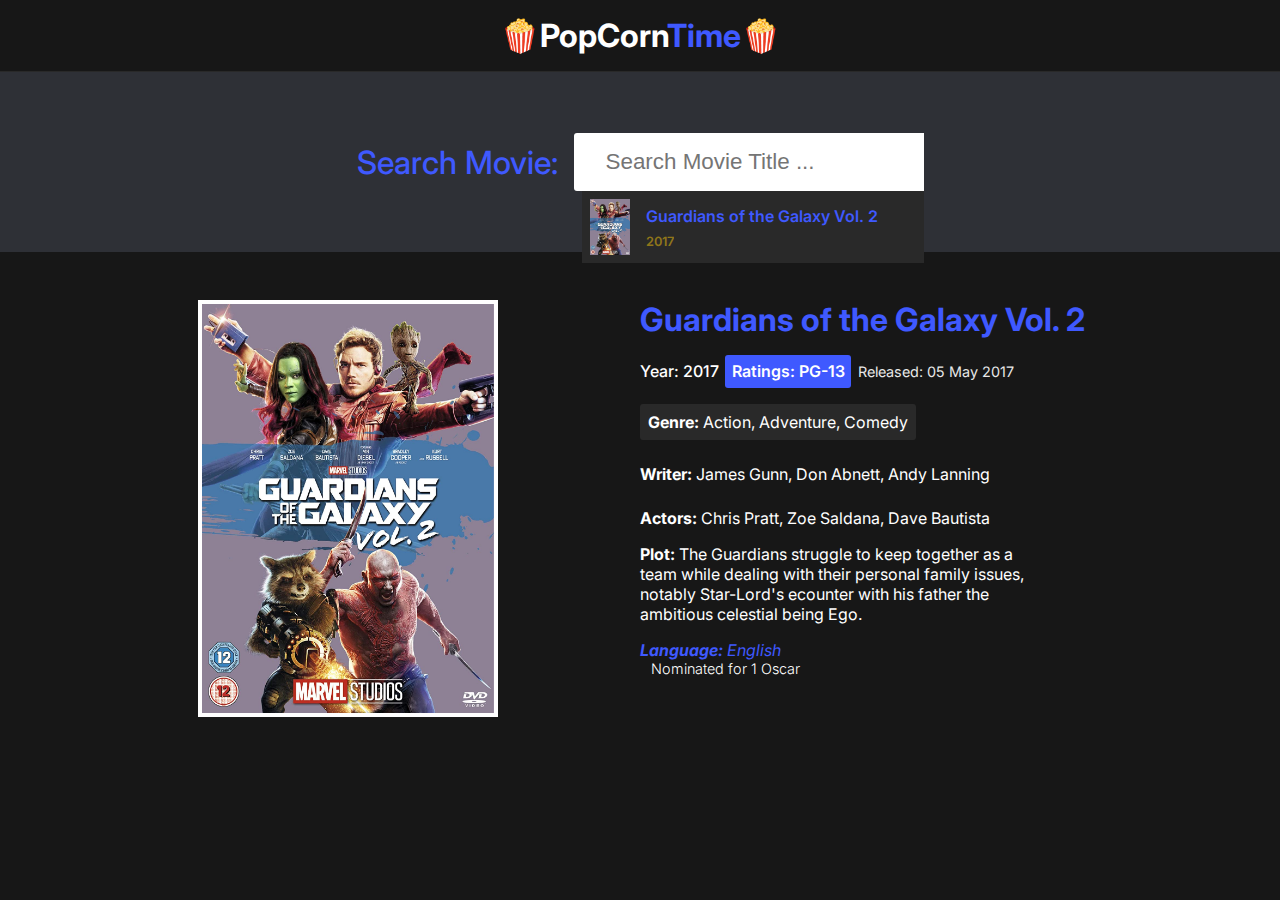
==== index.html @ 9f70fea8 "Add files via upload" ====
<!DOCTYPE html>
<html lang="en">
<head>
    <meta charset="UTF-8">
    <meta http-equiv="X-UA-Compatible" content="IE=edge">
    <meta name="viewport" content="width=device-width, initial-scale=1.0">
    <title>Movie Search Website</title>
    <!-- font awesome icons cdn -->
    <link rel="stylesheet" href="https://cdnjs.cloudflare.com/ajax/libs/font-awesome/6.0.0-beta3/css/all.min.css" integrity="sha512-Fo3rlrZj/k7ujTnHg4CGR2D7kSs0v4LLanw2qksYuRlEzO+tcaEPQogQ0KaoGN26/zrn20ImR1DfuLWnOo7aBA==" crossorigin="anonymous" referrerpolicy="no-referrer" />
    <!-- custom css -->
    <link rel = "stylesheet" href = "main.css">
</head>
<body>
    
    <div class = "wrapper">
        <!-- logo -->
        <div class = "logo">
            <div class = "container">
                <p style="text-align: center;">🍿PopCorn<span>Time🍿</span></p>
            </div>
        </div>
        <!-- end of logo -->
        <!-- search container -->
        <div class = "search-container">
            <div class = "search-element">
                <h3>Search Movie:</h3>
                <input type = "text" class = "form-control" placeholder="Search Movie Title ..." id = "movie-search-box" onkeyup="findMovies()" onclick = "findMovies()">

                <div class = "search-list" id = "search-list">
                    <!-- list here -->
                    <div class = "search-list-item">
                        <div class = "search-item-thumbnail">
                            <img src = "cover.jpg">
                        </div>
                        <div class = "search-item-info">
                            <h3>Guardians of the Galaxy Vol. 2</h3>
                            <p>2017</p>
                        </div>
                    </div>
                </div>
            </div>
        </div>
        <!-- end of search container -->

        <!-- result container -->
        <div class = "container">
            <div class = "result-container">
                <div class = "result-grid" id = "result-grid">
                    <!-- movie information here -->
                    <div class = "movie-poster">
                        <img src = "cover.jpg" alt = "movie poster">
                    </div>
                    <div class = "movie-info">
                        <h3 class = "movie-title">Guardians of the Galaxy Vol. 2</h3>
                        <ul class = "movie-misc-info">
                            <li class = "year">Year: 2017</li>
                            <li class = "rated">Ratings: PG-13</li>
                            <li class = "released">Released: 05 May 2017</li>
                        </ul>
                        <p class = "genre"><b>Genre:</b> Action, Adventure, Comedy</p>
                        <p class = "writer"><b>Writer:</b> James Gunn, Don Abnett, Andy Lanning</p>
                        <p class = "actors"><b>Actors: </b>Chris Pratt, Zoe Saldana, Dave Bautista</p>
                        <p class = "plot"><b>Plot:</b> The Guardians struggle to keep together as a team while dealing with their personal family issues, notably Star-Lord's ecounter with his father the ambitious celestial being Ego.</p>
                        <p class = "language"><b>Language:</b> English</p>
                        <p class = "awards"><b><i class = "fas fa-award"></i></b> Nominated for 1 Oscar</p>
                    </div>
                </div>
            </div>
        </div>
        <!-- end of result container -->
    </div>


    <!-- movie app js -->
    <script src = "script.js"></script>
</body>
</html>
---- main.css ----
@import url('https://fonts.googleapis.com/css2?family=Inter:wght@300;400;500;600;700;800&display=swap');

:root{
    --md-dark-color: #2e3036;
    --dark-color: #171717;
    --light-dark-color: #292929;
    --yellow-color: #3f59ff;
}
*{
    padding: 0;
    margin: 0;
    -webkit-box-sizing: border-box;
            box-sizing: border-box;
}
body{
    font-family: 'Inter', sans-serif;
}
a{
    text-decoration: none;
}
img{
    width: 100%;
    display: block;
}
.wrapper{
    min-height: 100vh;
    background-color: var(--dark-color);
}
.wrapper .container{
    max-width: 1200px;
    margin: 0 auto;
    padding: 0 1rem;
}
.search-container{
    background-color: var(--md-dark-color);
    height: 180px;
    display: -webkit-box;
    display: -ms-flexbox;
    display: flex;
    -webkit-box-align: center;
        -ms-flex-align: center;
            align-items: center;
    -webkit-box-pack: center;
        -ms-flex-pack: center;
            justify-content: center;
}
.logo{
    padding: 1rem 0;
    border-bottom: 1px solid var(--light-dark-color);
}
.logo p{
    font-size: 2rem;
    color: #fff;
    font-weight: bold;
}
.logo p span{
    color: var(--yellow-color);
}
.search-element{
    display: -webkit-box;
    display: -ms-flexbox;
    display: flex;
    -webkit-box-align: stretch;
        -ms-flex-align: stretch;
            align-items: stretch;
    -webkit-box-pack: center;
        -ms-flex-pack: center;
            justify-content: center;
    -webkit-box-orient: vertical;
    -webkit-box-direction: normal;
        -ms-flex-direction: column;
            flex-direction: column;
    position: relative;
}
.search-element h3{
    -ms-flex-item-align: center;
        align-self: center;
    margin-right: 1rem;
    font-size: 2rem;

    color:  #3f59ff;
    font-weight: 500;
    margin-bottom: 1.5rem;
}
.search-element .form-control{
    padding: 1rem 2rem;
    font-size: 1.4rem;
    border: none;
    border-top-left-radius: 3px;
    border-bottom-left-radius: 3px;
    outline: none;
    color: var(--light-dark-color);
    width: 350px;
}
.search-list{
    position: absolute;
    right: 0;
    top: 100%;
    max-height: 500px;
    overflow-y: scroll;
    z-index: 10;
}
.search-list .search-list-item{
    background-color: var(--light-dark-color);
    padding: 0.5rem;
    border-bottom: 1px solid var(--dark-color);
    width: calc(350px - 8px);
    color: #d4aa11;
    cursor: pointer;
    -webkit-transition: background-color 200ms ease;
    -o-transition: background-color 200ms ease;
    transition: background-color 200ms ease;
}
.search-list .search-list-item:Hover{
    background-color: #1f1f1f;
}
.search-list-item{
    display: -webkit-box;
    display: -ms-flexbox;
    display: flex;
    -webkit-box-align: center;
        -ms-flex-align: center;
            align-items: center;
}
.search-item-thumbnail img{
    width: 40px;
    margin-right: 1rem;
}
.search-item-info h3{
    font-weight: 600;
    font-size: 1rem;
}
.search-item-info p{
    font-size: 0.8rem;
    margin-top: 0.5rem;
    font-weight: 600;
    opacity: 0.6;
}

/* thumbnail */
.search-list::-webkit-scrollbar{
    width: 8px;
}
.search-list::-webkit-scrollbar-track{
    -webkit-box-shadow: inset 0 0 6px rgba(0, 0, 0, 0.3);
            box-shadow: inset 0 0 6px rgba(0, 0, 0, 0.3);
}
.search-list::-webkit-scrollbar-thumb{
    background-color: var(--yellow-color);
    outline: none;
    border-radius: 10px;
}

/* js related class */
.hide-search-list{
    display: none;
}

/* movie result */
.result-container{
    padding: 3rem 0;
}
.movie-poster img{
    max-width: 300px;
    margin: 0 auto;
    border: 4px solid #fff;
}
.movie-info{
    text-align: center;
    color: #fff;
    padding-top: 3rem;
}

/* movie info stylings */
.movie-title{
    font-size: 2rem;
    color: var(--yellow-color);
}
.movie-misc-info{
    list-style-type: none;
    display: -webkit-box;
    display: -ms-flexbox;
    display: flex;
    -webkit-box-align: center;
        -ms-flex-align: center;
            align-items: center;
    -webkit-box-pack: center;
        -ms-flex-pack: center;
            justify-content: center;
    padding: 1rem;
}
.movie-info .year{
    font-weight: 500;
}
.movie-info .rated{
    background-color: var(--yellow-color);
    padding: 0.4rem;
    margin: 0 0.4rem;
    border-radius: 3px;
    font-weight: 600;
}
.movie-info .released{
    font-size: 0.9rem;
    opacity: 0.9;
}
.movie-info .writer{
    padding: 0.5rem;
    margin: 1rem 0;
}
.movie-info .genre{
    background-color: var(--light-dark-color);
    display: inline-block;
    padding: 0.5rem;
    border-radius: 3px;
}
.movie-info .plot{
    max-width: 400px;
    margin: 1rem auto;
}
.movie-info .language{
    color: var(--yellow-color);
    font-style: italic;
}
.movie-info .awards{
    font-weight: 300;
    font-size: 0.9rem;
}
.movie-info .awards i{
    color: var(--yellow-color);
    margin: 1rem 0.7rem 0 0;
}

@media(max-width: 450px){
    .logo p{
        font-size: 1.4rem;
    }
    .search-element .form-control{
        width: 90%;
        margin: 0 auto;
        padding: 0.5rem 1rem;
    }
    .search-element h3{
        font-size: 1.4rem;
    }
    .search-list{
        width: 90%;
        right: 50%;
        -webkit-transform: translateX(50%);
            -ms-transform: translateX(50%);
                transform: translateX(50%);
    }
    .search-list .search-list-item{
        width: 100%;
    }
    .movie-misc-info{
        -webkit-box-orient: vertical;
        -webkit-box-direction: normal;
            -ms-flex-direction: column;
                flex-direction: column;
    }
    .movie-misc-info li:nth-child(2){
        margin: 0.8rem 0;
    }
}

@media(min-width: 800px){
    .search-element{
        -webkit-box-orient: horizontal;
        -webkit-box-direction: normal;
            -ms-flex-direction: row;
                flex-direction: row;
    }
    .search-element h3{
        margin-bottom: 0;
    }
    .result-grid{
        display: grid;
        grid-template-columns: repeat(2, 1fr);
    }
    .movie-info{
        text-align: left;
        padding-top: 0;
    }
    .movie-info .movie-misc-info{
        -webkit-box-pack: start;
            -ms-flex-pack: start;
                justify-content: flex-start;
        padding-left: 0;
    }
    .movie-info .plot{
        margin-left: 0;
    }
    .movie-info .writer{
        padding-left: 0;
        margin-left: 0;
    }
}
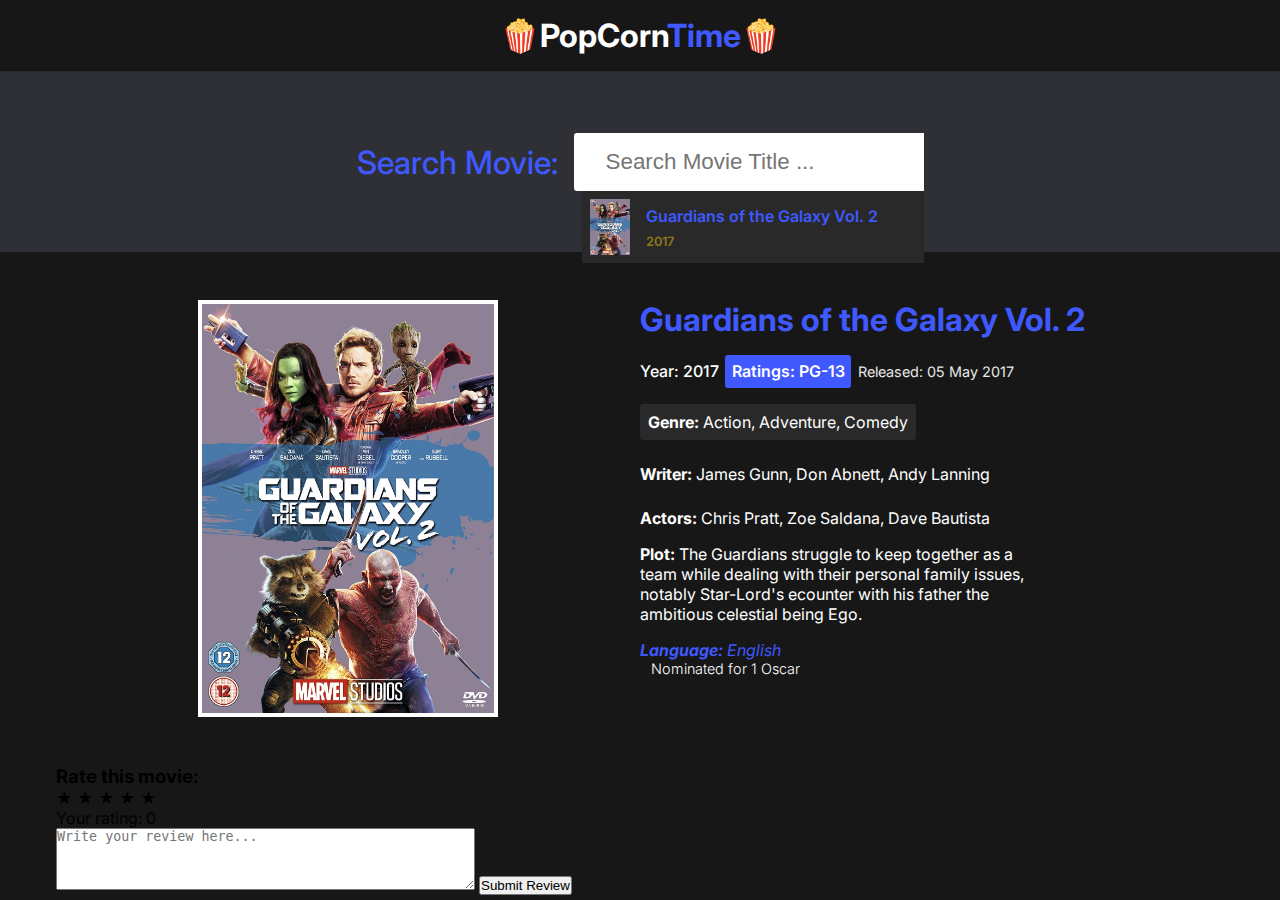
==== commit 83e045ce: "Update index.html" ====
--- a/index.html
+++ b/index.html
@@ -4,7 +4,7 @@
     <meta charset="UTF-8">
     <meta http-equiv="X-UA-Compatible" content="IE=edge">
     <meta name="viewport" content="width=device-width, initial-scale=1.0">
-    <title>Movie Search Website</title>
+    <title>PopCorn Time</title>
     <!-- font awesome icons cdn -->
     <link rel="stylesheet" href="https://cdnjs.cloudflare.com/ajax/libs/font-awesome/6.0.0-beta3/css/all.min.css" integrity="sha512-Fo3rlrZj/k7ujTnHg4CGR2D7kSs0v4LLanw2qksYuRlEzO+tcaEPQogQ0KaoGN26/zrn20ImR1DfuLWnOo7aBA==" crossorigin="anonymous" referrerpolicy="no-referrer" />
     <!-- custom css -->
@@ -66,6 +66,22 @@
                     </div>
                 </div>
             </div>
+            
+<div class="ratings-section">
+    <h3>Rate this movie:</h3>
+    <div class="rating-stars">
+        <span class="star" data-value="1">&#9733;</span>
+        <span class="star" data-value="2">&#9733;</span>
+        <span class="star" data-value="3">&#9733;</span>
+        <span class="star" data-value="4">&#9733;</span>
+        <span class="star" data-value="5">&#9733;</span>
+    </div>
+    <p class="selected-rating">Your rating: <span class="rating-value">0</span></p>
+    <form id="review-form">
+        <textarea id="review-text" placeholder="Write your review here..." rows="4" cols="50"></textarea>
+        <button type="submit">Submit Review</button>
+    </form>
+</div>
         </div>
         <!-- end of result container -->
     </div>
@@ -74,4 +90,4 @@
     <!-- movie app js -->
     <script src = "script.js"></script>
 </body>
-</html>+</html>
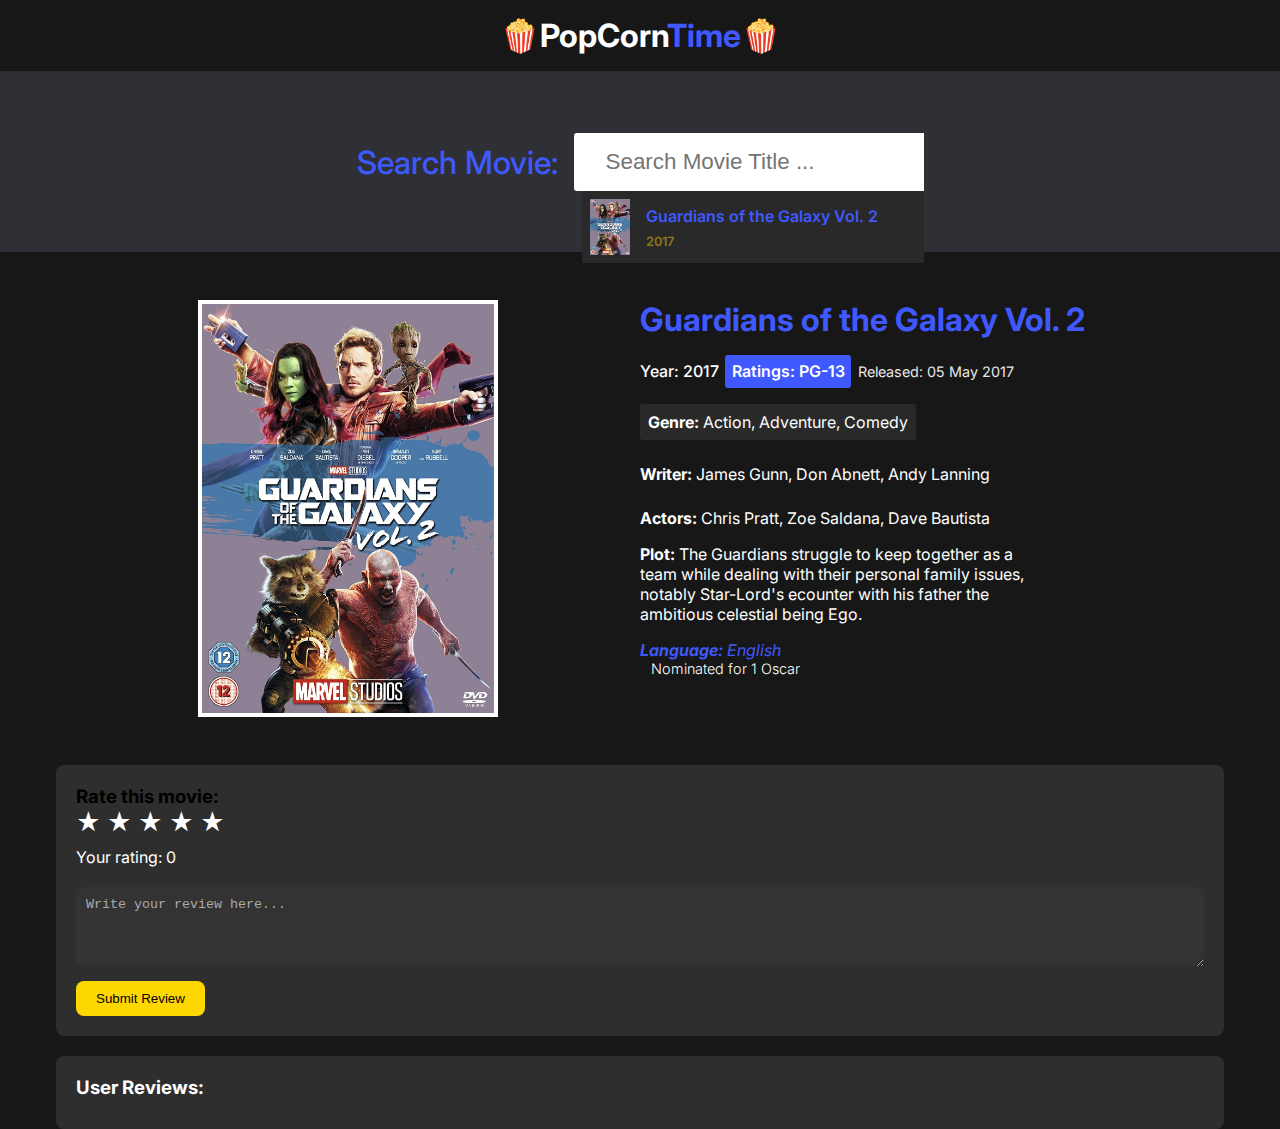
==== commit 4a88b1e1: "Update index.html" ====
--- a/index.html
+++ b/index.html
@@ -82,6 +82,11 @@
         <button type="submit">Submit Review</button>
     </form>
 </div>
+            <div class="reviews-section">
+    <h3>User Reviews:</h3>
+    <ul id="reviews-list">
+    </ul>
+</div>
         </div>
         <!-- end of result container -->
     </div>
--- a/main.css
+++ b/main.css
@@ -294,4 +294,102 @@
         padding-left: 0;
         margin-left: 0;
     }
-}+}
+
+
+.star {
+    color: #dacfcf; /* Default color */
+    cursor: pointer;
+}
+
+.star.filled {
+    color: #d0ce63; /* Filled color (white) */
+}
+
+.ratings-section {
+    background-color: #2e2e2e;
+    padding: 20px;
+    border-radius: 8px;
+    margin-bottom: 20px;
+}
+
+.rating-stars {
+    font-size: 24px;
+}
+
+.rating-stars .star {
+    color: #fff;
+    cursor: pointer;
+    transition: color 0.3s ease;
+}
+
+.rating-stars .star:hover {
+    color: #ffd700; /* Change to your desired hover color */
+}
+
+.rating-stars .star.filled {
+    color: #ffd700; /* Change to your desired filled color */
+}
+
+.selected-rating {
+    color: #fff;
+    margin-top: 10px;
+}
+
+#review-form {
+    margin-top: 20px;
+}
+
+#review-text {
+    width: 100%;
+    padding: 10px;
+    border: none;
+    border-radius: 8px;
+    background-color: #333333;
+    color: #fff;
+    margin-bottom: 10px;
+}
+
+#review-text::placeholder {
+    color: #aaa;
+}
+
+#review-text:focus {
+    outline: none;
+    border-color: #ffd700; /* Change to your desired focus color */
+}
+
+#review-form button {
+    padding: 10px 20px;
+    background-color: #ffd700; /* Change to your desired button color */
+    border: none;
+    border-radius: 8px;
+    color: #000;
+    cursor: pointer;
+    transition: background-color 0.3s ease;
+}
+
+#review-form button:hover {
+    background-color: #e5bb00; /* Change to your desired hover button color */
+}
+
+.reviews-section {
+    background-color: #2e2e2e;
+    padding: 20px;
+    border-radius: 8px;
+}
+
+.reviews-section h3 {
+    color: #fff;
+    margin-bottom: 10px;
+}
+
+#reviews-list {
+    list-style: none;
+    padding: 0;
+}
+
+#reviews-list li {
+    color: #fff;
+    margin-bottom: 10px;
+}
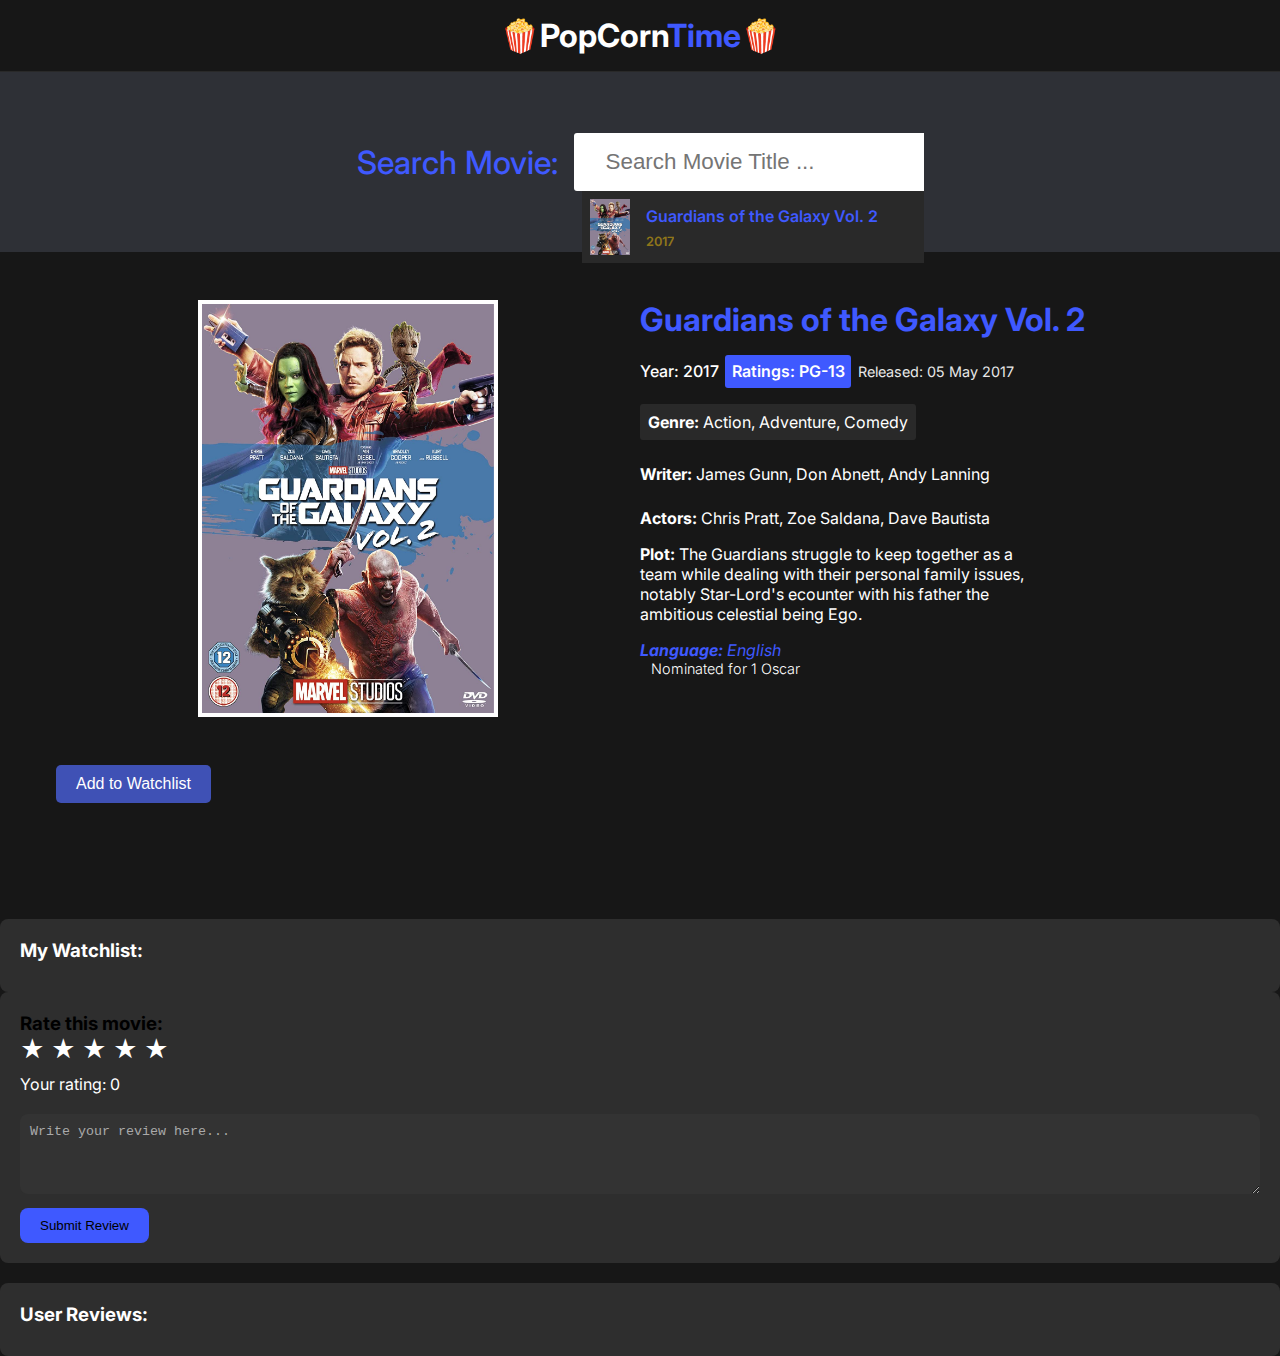
==== commit 53285361: "watchlist index.html" ====
--- a/index.html
+++ b/index.html
@@ -65,8 +65,16 @@
                         <p class = "awards"><b><i class = "fas fa-award"></i></b> Nominated for 1 Oscar</p>
                     </div>
                 </div>
-            </div>
-            
+                <div class="result-container">
+        <button class="add-to-watchlist" onclick="addToWatchlist()">Add to Watchlist</button>
+    </div>
+</div>
+</div>
+ <div id="watchlist-section">
+    <h3>My Watchlist:</h3>
+    <ul id="watchlist">
+    </ul>
+</div>           
 <div class="ratings-section">
     <h3>Rate this movie:</h3>
     <div class="rating-stars">
--- a/main.css
+++ b/main.css
@@ -303,7 +303,7 @@
 }
 
 .star.filled {
-    color: #d0ce63; /* Filled color (white) */
+    color: #d0ce63; 
 }
 
 .ratings-section {
@@ -324,11 +324,11 @@
 }
 
 .rating-stars .star:hover {
-    color: #ffd700; /* Change to your desired hover color */
+    color: #ffd700;
 }
 
 .rating-stars .star.filled {
-    color: #ffd700; /* Change to your desired filled color */
+    color: #ffd700; 
 }
 
 .selected-rating {
@@ -356,12 +356,12 @@
 
 #review-text:focus {
     outline: none;
-    border-color: #ffd700; /* Change to your desired focus color */
+    border-color: #ffd700; 
 }
 
 #review-form button {
     padding: 10px 20px;
-    background-color: #ffd700; /* Change to your desired button color */
+    background-color: #3f59ff; 
     border: none;
     border-radius: 8px;
     color: #000;
@@ -370,7 +370,7 @@
 }
 
 #review-form button:hover {
-    background-color: #e5bb00; /* Change to your desired hover button color */
+    background-color: #293cb9; 
 }
 
 .reviews-section {
@@ -393,3 +393,62 @@
     color: #fff;
     margin-bottom: 10px;
 }
+
+.add-to-watchlist, .remove-from-watchlist {
+    padding: 10px 20px;
+    background-color: #3f51b5; /* Change to your desired button color */
+    border: none;
+    border-radius: 5px;
+    color: #fff;
+    cursor: pointer;
+    font-size: 16px;
+    transition: background-color 0.3s ease;
+}
+
+.add-to-watchlist:hover, .remove-from-watchlist:hover {
+    background-color: #3145b7; 
+}
+
+#watchlist {
+    list-style: none;
+    padding: 0;
+}
+
+#watchlist li {
+    margin-bottom: 10px;
+}
+
+.remove-from-watchlist {
+    margin-left: 10px;
+    padding: 5px 10px;
+    background-color: #3f51b5;
+    color: #fff;
+    border: none;
+    border-radius: 5px;
+    cursor: pointer;
+}
+
+.remove-from-watchlist:hover {
+    background-color: #3145b7;
+}
+
+#watchlist-section {
+    background-color: #2e2e2e;
+    padding: 20px;
+    border-radius: 8px;
+    margin-top: 20px;
+}
+
+#watchlist-section h3 {
+    color: #fff;
+    margin-bottom: 10px;
+}
+
+#watchlist {
+    list-style: none;
+    padding: 0;
+}
+
+#watchlist li {
+    margin-bottom: 10px;
+}
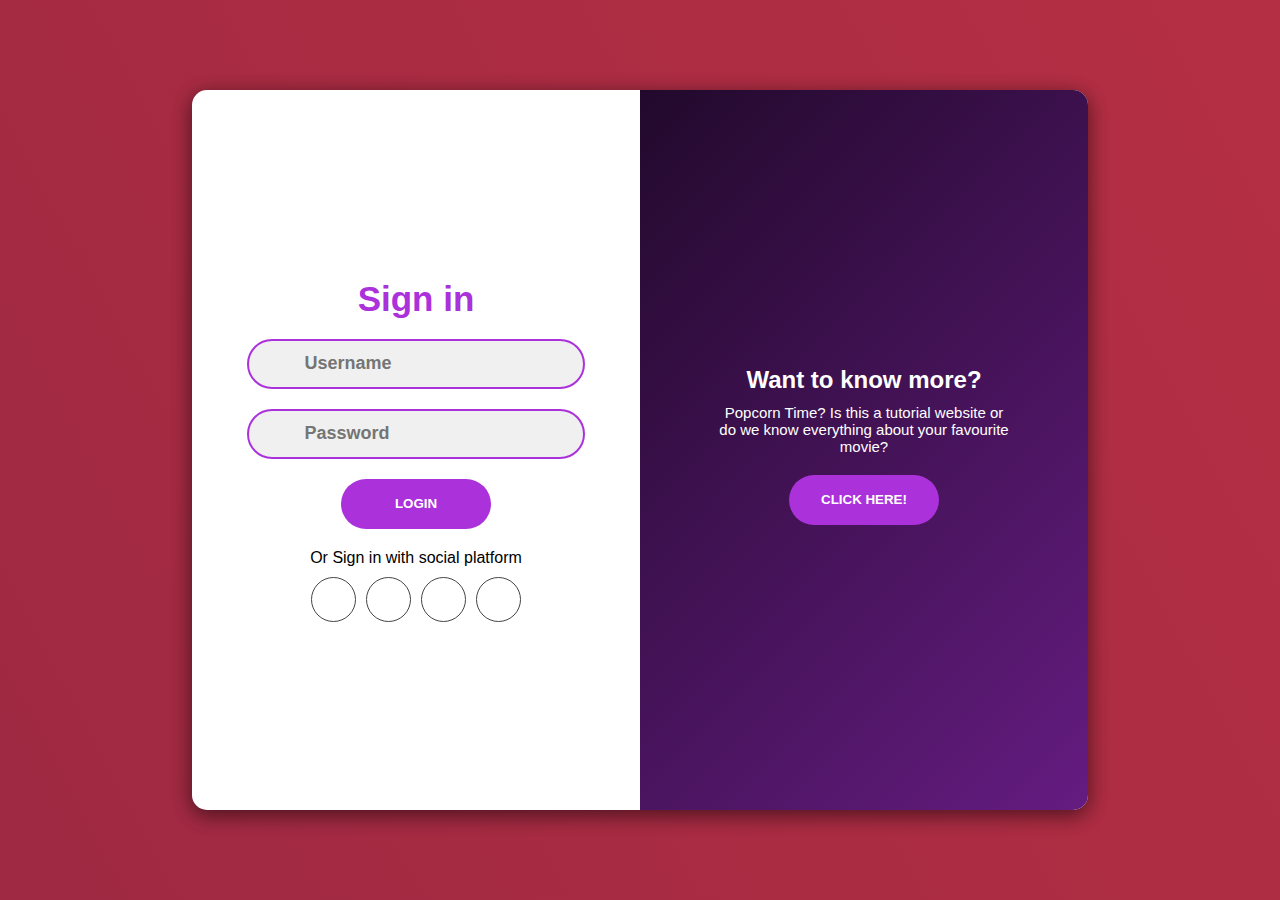
==== commit 3cb3d650: "Add files via upload" ====
--- a/index.html
+++ b/index.html
@@ -4,103 +4,98 @@
     <meta charset="UTF-8">
     <meta http-equiv="X-UA-Compatible" content="IE=edge">
     <meta name="viewport" content="width=device-width, initial-scale=1.0">
-    <title>PopCorn Time</title>
-    <!-- font awesome icons cdn -->
-    <link rel="stylesheet" href="https://cdnjs.cloudflare.com/ajax/libs/font-awesome/6.0.0-beta3/css/all.min.css" integrity="sha512-Fo3rlrZj/k7ujTnHg4CGR2D7kSs0v4LLanw2qksYuRlEzO+tcaEPQogQ0KaoGN26/zrn20ImR1DfuLWnOo7aBA==" crossorigin="anonymous" referrerpolicy="no-referrer" />
-    <!-- custom css -->
-    <link rel = "stylesheet" href = "main.css">
+    <link rel="stylesheet" href="https://pro.fontawesome.com/releases/v5.10.0/css/all.css" integrity="sha384-AYmEC3Yw5cVb3ZcuHtOA93w35dYTsvhLPVnYs9eStHfGJvOvKxVfELGroGkvsg+p" crossorigin="anonymous" />
+    <link rel="stylesheet" href="style.css">
+    <title>signin-signup</title>
 </head>
 <body>
-    
-    <div class = "wrapper">
-        <!-- logo -->
-        <div class = "logo">
-            <div class = "container">
-                <p style="text-align: center;">🍿PopCorn<span>Time🍿</span></p>
+    <div class="container">
+        <div class="signin-signup">
+            <form id ="sign-in-form" class="sign-in-form">
+                <h2 class="title">Sign in</h2>
+                <div class="input-field">
+                    <i class="fas fa-user"></i>
+                    <input id="username" type="text" placeholder="Username">
+                </div>
+                <div class="input-field">
+                    <i class="fas fa-lock"></i>
+                    <input id="password" type="password" placeholder="Password">
+                </div>
+                <input type="submit" value="Login" class="btn">
+                <p class="social-text">Or Sign in with social platform</p>
+                <div class="social-media">
+                    <a href="#" class="social-icon">
+                        <i class="fab fa-facebook"></i>
+                    </a>
+                    <a href="" class="social-icon">
+                        <i class="fab fa-twitter"></i>
+                    </a>
+                    <a href="" class="social-icon">
+                        <i class="fab fa-google"></i>
+                    </a>
+                    <a href="" class="social-icon">
+                        <i class="fab fa-linkedin-in"></i>
+                    </a>
+                </div>
+                <p class="account-text">Don't have an account? <a href="#" id="sign-up-btn2">Sign up</a></p>
+            </form>
+            <!-- <form action="" class="sign-up-form">
+                <h2 class="title">Sign up</h2>
+                <div class="input-field">
+                    <i class="fas fa-user"></i>
+                    <input type="text" placeholder="Username">
+                </div>
+                <div class="input-field">
+                    <i class="fas fa-envelope"></i>
+                    <input type="text" placeholder="Email">
+                </div>
+                <div class="input-field">
+                    <i class="fas fa-lock"></i>
+                    <input type="password" placeholder="Password">
+                </div>
+                <input type="submit" value="Sign up" class="btn">
+                <p class="social-text">Or Sign in with social platform</p>
+                <div class="social-media">
+                    <a href="#" class="social-icon">
+                        <i class="fab fa-facebook"></i>
+                    </a>
+                    <a href="" class="social-icon">
+                        <i class="fab fa-twitter"></i>
+                    </a>
+                    <a href="" class="social-icon">
+                        <i class="fab fa-google"></i>
+                    </a>
+                    <a href="" class="social-icon">
+                        <i class="fab fa-linkedin-in"></i>
+                    </a>
+                </div>
+                <p class="account-text">Already have an account? <a href="#" id="sign-in-btn2">Sign in</a></p>
+            </form>
+        </div> -->
+        <div class="sign-up-info">
+            <h2 class="title">What is Popcorn Time?</h2>
+            <p>We're a film enthusiasts haven. Browse any of your favourite movies and get to know about them more! (P.S. Did you know that the most number of oscars won by a single film is 11!)</p>
+        </div>
+    </div>
+        <div class="panels-container">
+            <div class="panel left-panel">
+                <div class="content">
+                    <h3>Want to get started?</h3>
+                    <p>Sign into to Popcorn Time and browse your favourite movies!</p>
+                    <button class="btn" id="sign-in-btn">Sign in</button>
+                </div>
+                <img src="signin.svg" alt="" class="image">
+            </div>
+            <div class="panel right-panel">
+                <div class="content">
+                    <h3>Want to know more?</h3>
+                    <p>Popcorn Time? Is this a tutorial website or do we know everything about your favourite movie?</p>
+                    <button class="btn" id="sign-up-btn">Click here!</button>
+                </div>
+                <img src="signup.svg" alt="" class="image">
             </div>
         </div>
-        <!-- end of logo -->
-        <!-- search container -->
-        <div class = "search-container">
-            <div class = "search-element">
-                <h3>Search Movie:</h3>
-                <input type = "text" class = "form-control" placeholder="Search Movie Title ..." id = "movie-search-box" onkeyup="findMovies()" onclick = "findMovies()">
-
-                <div class = "search-list" id = "search-list">
-                    <!-- list here -->
-                    <div class = "search-list-item">
-                        <div class = "search-item-thumbnail">
-                            <img src = "cover.jpg">
-                        </div>
-                        <div class = "search-item-info">
-                            <h3>Guardians of the Galaxy Vol. 2</h3>
-                            <p>2017</p>
-                        </div>
-                    </div>
-                </div>
-            </div>
-        </div>
-        <!-- end of search container -->
-
-        <!-- result container -->
-        <div class = "container">
-            <div class = "result-container">
-                <div class = "result-grid" id = "result-grid">
-                    <!-- movie information here -->
-                    <div class = "movie-poster">
-                        <img src = "cover.jpg" alt = "movie poster">
-                    </div>
-                    <div class = "movie-info">
-                        <h3 class = "movie-title">Guardians of the Galaxy Vol. 2</h3>
-                        <ul class = "movie-misc-info">
-                            <li class = "year">Year: 2017</li>
-                            <li class = "rated">Ratings: PG-13</li>
-                            <li class = "released">Released: 05 May 2017</li>
-                        </ul>
-                        <p class = "genre"><b>Genre:</b> Action, Adventure, Comedy</p>
-                        <p class = "writer"><b>Writer:</b> James Gunn, Don Abnett, Andy Lanning</p>
-                        <p class = "actors"><b>Actors: </b>Chris Pratt, Zoe Saldana, Dave Bautista</p>
-                        <p class = "plot"><b>Plot:</b> The Guardians struggle to keep together as a team while dealing with their personal family issues, notably Star-Lord's ecounter with his father the ambitious celestial being Ego.</p>
-                        <p class = "language"><b>Language:</b> English</p>
-                        <p class = "awards"><b><i class = "fas fa-award"></i></b> Nominated for 1 Oscar</p>
-                    </div>
-                </div>
-                <div class="result-container">
-        <button class="add-to-watchlist" onclick="addToWatchlist()">Add to Watchlist</button>
     </div>
-</div>
-</div>
- <div id="watchlist-section">
-    <h3>My Watchlist:</h3>
-    <ul id="watchlist">
-    </ul>
-</div>           
-<div class="ratings-section">
-    <h3>Rate this movie:</h3>
-    <div class="rating-stars">
-        <span class="star" data-value="1">&#9733;</span>
-        <span class="star" data-value="2">&#9733;</span>
-        <span class="star" data-value="3">&#9733;</span>
-        <span class="star" data-value="4">&#9733;</span>
-        <span class="star" data-value="5">&#9733;</span>
-    </div>
-    <p class="selected-rating">Your rating: <span class="rating-value">0</span></p>
-    <form id="review-form">
-        <textarea id="review-text" placeholder="Write your review here..." rows="4" cols="50"></textarea>
-        <button type="submit">Submit Review</button>
-    </form>
-</div>
-            <div class="reviews-section">
-    <h3>User Reviews:</h3>
-    <ul id="reviews-list">
-    </ul>
-</div>
-        </div>
-        <!-- end of result container -->
-    </div>
-
-
-    <!-- movie app js -->
-    <script src = "script.js"></script>
+    <script src="app.js"></script>
 </body>
-</html>
+</html>--- a/style.css
+++ b/style.css
@@ -0,0 +1,286 @@
+* {
+    margin: 0;
+    padding: 0;
+    box-sizing: border-box;
+    font-family: 'Poppins', sans-serif;
+}
+body {
+    display: flex;
+    align-items: center;
+    justify-content: center;
+    min-height: 100vh;
+    background-image: linear-gradient(62deg, #872341 0%, #BE3144  50%, #F05941 100%);
+    background-size: 500% 500%;
+    animation: gradient-animation 15s ease infinite;
+}
+
+@keyframes gradient-animation {
+  0% {
+    background-position: 0% 50%;
+  }
+  50% {
+    background-position: 100% 50%;
+  }
+  100% {
+    background-position: 0% 50%; 
+  }
+}
+.container {
+    position: relative;
+    width: 70vw;
+    height: 80vh;
+    background: #fff;
+    border-radius: 15px;
+    box-shadow: 0 4px 20px 0 rgba(0, 0, 0, 0.3), 0 6px 20px 0 rgba(0, 0, 0, 0.3);
+    overflow: hidden;
+}
+.container::before {
+    content: "";
+    position: absolute;
+    top: 0;
+    left: -50%;
+    width: 100%;
+    height: 100%;
+    background: linear-gradient(-45deg, #7e23a1, #22092C);
+    z-index: 6;
+    transform: translateX(100%);
+    transition: 1s ease-in-out;
+}
+.signin-signup {
+    position: absolute;
+    top: 0;
+    left: 0;
+    width: 100%;
+    height: 100%;
+    display: flex;
+    align-items: center;
+    justify-content: space-around;
+    z-index: 5;
+}
+form {
+    display: flex;
+    align-items: center;
+    justify-content: center;
+    flex-direction: column;
+    width: 40%;
+    min-width: 238px;
+    padding: 0 10px;
+}
+form.sign-in-form {
+    opacity: 1;
+    transition: 0.5s ease-in-out;
+    transition-delay: 1s;
+}
+form.sign-up-form {
+    opacity: 0;
+    transition: 0.5s ease-in-out;
+    transition-delay: 1s;
+}
+.title {
+    font-size: 35px;
+    color: #ab31db;
+    margin-bottom: 10px;
+}
+.input-field {
+    width: 100%;
+    height: 50px;
+    background: #f0f0f0;
+    margin: 10px 0;
+    border: 2px solid #ab31db;
+    border-radius: 50px;
+    display: flex;
+    align-items: center;
+}
+.input-field i {
+    flex: 1;
+    text-align: center;
+    color: #666;
+    font-size: 18px;
+}
+.input-field input {
+    flex: 5;
+    background: none;
+    border: none;
+    outline: none;
+    width: 100%;
+    font-size: 18px;
+    font-weight: 600;
+    color: #444;
+}
+.btn {
+    width: 150px;
+    height: 50px;
+    border: none;
+    border-radius: 50px;
+    background: #ab31db;
+    color: #fff;
+    font-weight: 600;
+    margin: 10px 0;
+    text-transform: uppercase;
+    cursor: pointer;
+}
+.btn:hover {
+    background: #ab31db;
+}
+.social-text {
+    margin: 10px 0;
+    font-size: 16px;
+}
+.social-media {
+    display: flex;
+    justify-content: center;
+}
+.social-icon {
+    height: 45px;
+    width: 45px;
+    display: flex;
+    align-items: center;
+    justify-content: center;
+    color: #444;
+    border: 1px solid #444;
+    border-radius: 50px;
+    margin: 0 5px;
+}
+a {
+    text-decoration: none;
+}
+.social-icon:hover {
+    color: #ab31db;
+    border-color: #ab31db;
+}
+.panels-container {
+    position: absolute;
+    top: 0;
+    left: 0;
+    width: 100%;
+    height: 100%;
+    display: flex;
+    align-items: center;
+    justify-content: space-around;
+}
+.panel {
+    display: flex;
+    flex-direction: column;
+    align-items: center;
+    justify-content: space-around;
+    width: 35%;
+    min-width: 238px;
+    padding: 0 10px;
+    text-align: center;
+    z-index: 6;
+}
+.left-panel {
+    pointer-events: none;
+}
+.content {
+    color: #fff;
+    transition: 1.1s ease-in-out;
+    transition-delay: 0.5s;
+}
+.panel h3 {
+    font-size: 24px;
+    font-weight: 600;
+}
+.panel p {
+    font-size: 15px;
+    padding: 10px 0;
+}
+.image {
+    width: 100%;
+    transition: 1.1s ease-in-out;
+    transition-delay: 0.4s;
+}
+.left-panel .image,
+.left-panel .content {
+    transform: translateX(-200%);
+}
+.right-panel .image,
+.right-panel .content {
+    transform: translateX(0);
+}
+.account-text {
+    display: none;
+}
+/*Animation*/
+.container.sign-up-mode::before {
+    transform: translateX(0);
+}
+.container.sign-up-mode .right-panel .image,
+.container.sign-up-mode .right-panel .content {
+    transform: translateX(200%);
+}
+.container.sign-up-mode .left-panel .image,
+.container.sign-up-mode .left-panel .content {
+    transform: translateX(0);
+}
+.container.sign-up-mode form.sign-in-form {
+    opacity: 0;
+}
+.container.sign-up-mode form.sign-up-form {
+    opacity: 1;
+}
+.container.sign-up-mode .right-panel {
+    pointer-events: none;
+}
+.container.sign-up-mode .left-panel {
+    pointer-events: all;
+}
+/*Responsive*/
+@media (max-width:779px) {
+    .container {
+        width: 100vw;
+        height: 100vh;
+    }
+}
+@media (max-width:635px) {
+    .container::before {
+        display: none;
+    }
+    form {
+        width: 80%;
+    }
+    form.sign-up-form {
+        display: none;
+    }
+    .container.sign-up-mode2 form.sign-up-form {
+        display: flex;
+        opacity: 1;
+    }
+    .container.sign-up-mode2 form.sign-in-form {
+        display: none;
+    }
+    .panels-container {
+        display: none;
+    }
+    .account-text {
+        display: initial;
+        margin-top: 30px;
+    }
+}
+@media (max-width:320px) {
+    form {
+        width: 90%;
+    }
+}
+
+.sign-up-info {
+    display: flex;
+    flex-direction: column;
+    align-items: center;
+    justify-content: center;
+    width: 40%;
+    padding: 0 10px;
+    text-align: center;
+}
+
+.sign-up-info .title {
+    font-size: 35px;
+    color: #ab31db;
+    margin-bottom: 10px;
+}
+
+.sign-up-info p {
+    font-size: 16px;
+    color: #666;
+    margin-top: 10px;
+}